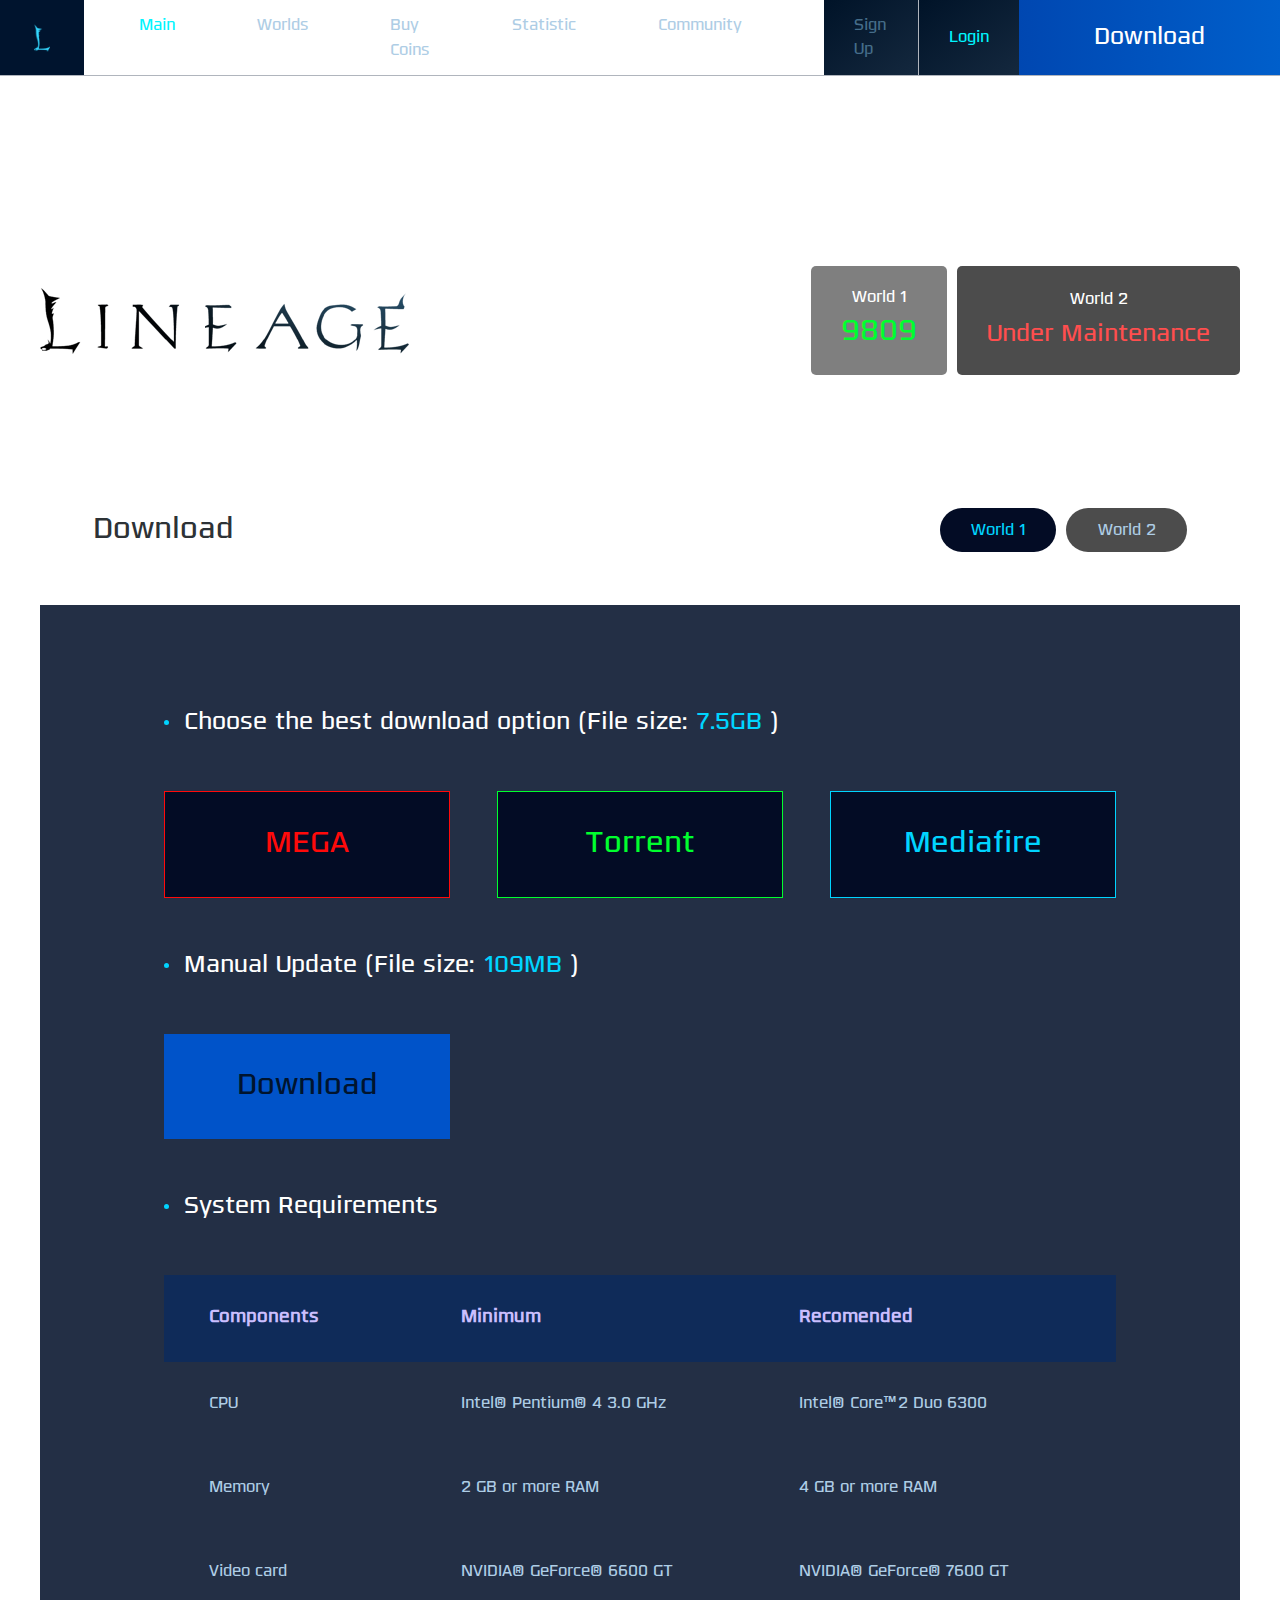
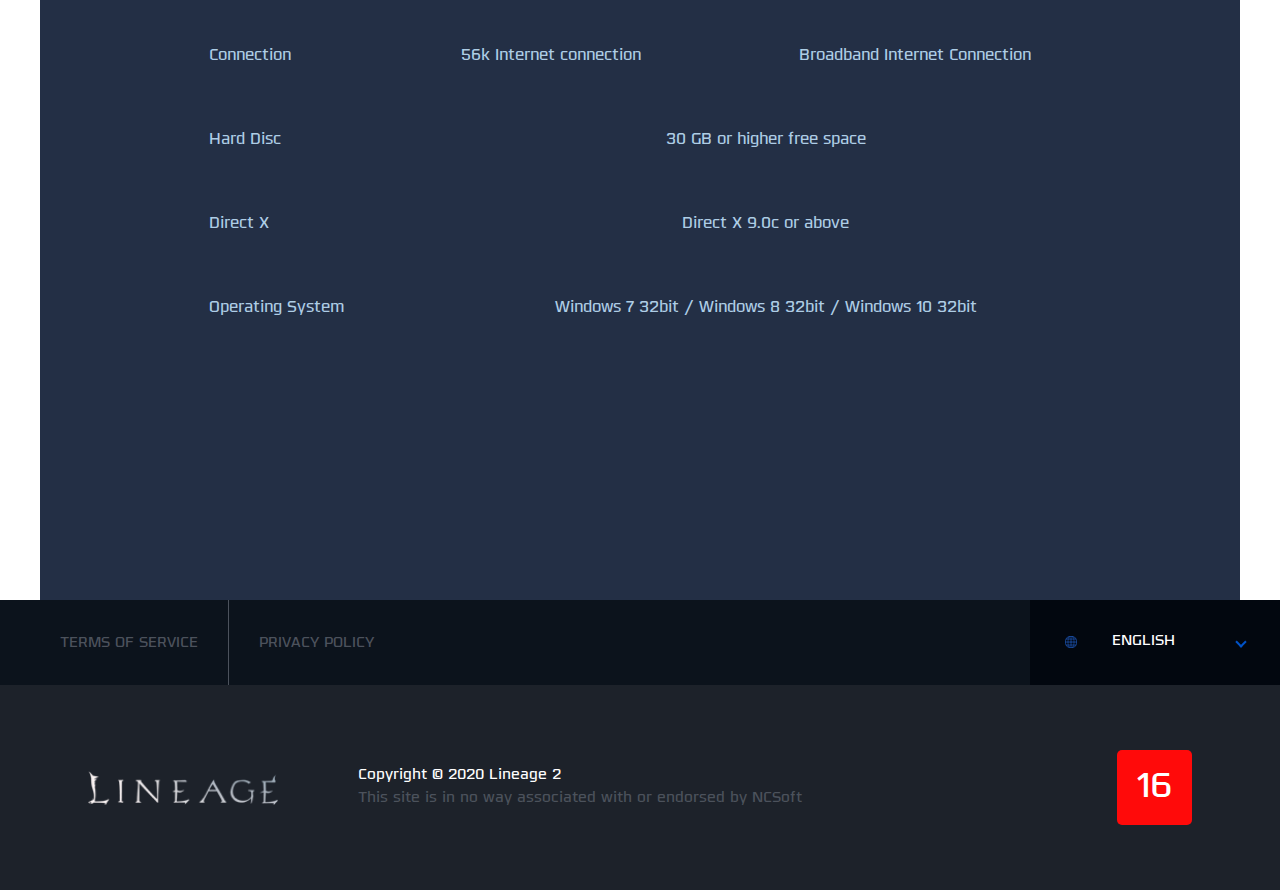
==== download.html @ ba4afed6 "fixed px" ====
<!DOCTYPE html>
<html lang="en">
  <head>
    <meta charset="utf-8">
    <meta name="viewport" content="width=device-width, initial-scale=1.0">
    <meta title="Linage">
    <meta description="Linage layout">
    <link rel="stylesheet" href="static\css\main.css">
    <title>Download</title>
    <link rel="shortcut icon" href="static/img/L.png" type="image/x-icon">
  </head>
  <body>
    <header> <a class="header-logo dark_blue-background" href="/">
        <svg xmlns="http://www.w3.org/2000/svg" xmlns:xlink="http://www.w3.org/1999/xlink" width="20%" height="80%">
          <image x="0px" y="0px" width="100%" height="100%" xlink:href="[data-uri]"></image>
        </svg></a>
      <div class="closed" id="burger"></div>
      <div class="menu" id="menu">
        <nav> 
          <ul> 
            <li> <a class="header-fonts active" href="/">Main</a></li>
            <li> <a class="header-fonts" href="#">Worlds</a></li>
            <li> <a class="header-fonts" href="#">Buy Coins</a></li>
            <li> <a class="header-fonts" href="#">Statistic</a></li>
            <li> <a class="header-fonts" href="#">Community</a></li>
          </ul>
        </nav>
        <div class="actions-bar">
          <ul> 
            <li class="dark_blue-background"> <a class="signUp header-fonts" href="#">Sign Up</a></li>
            <li class="dark_blue-background"> <a class="signUp active header-fonts" href="#">Login</a></li>
            <li> <a class="header-fonts-big" href="download.html" id="download">Download   </a></li>
          </ul>
        </div>
      </div>
    </header>
    <div class="signup-wrapper" id="signUp">
      <div class="signup-content">
        <div class="cross" id="closeLogin"></div>
        <div class="top-bar"><a class="header-fonts active active_entry" href="#" id="getSignUp">Sign Up</a><a class="header-fonts" href="#" id="getLogin">Login</a></div>
        <div class="main-bar form"><a class="social-in" href="#">
            <div class="logo">
              <svg xmlns="http://www.w3.org/2000/svg" xmlns:xlink="http://www.w3.org/1999/xlink" width="50%" height="50%">
                <image x="0px" y="0px" width="100%" height="100%" xlink:href="[data-uri]"></image>
              </svg>
            </div>
            <p class="header-fonts">Sign Up with <span> Facebook </span></p></a><span class="splitter h4-font">or</span>
          <form action="">
            <label for="user"></label>
            <input class="header-fonts" name="User" type="text" placeholder="Username" required autocomplete="on" id="user">
            <label for="pass"></label>
            <input class="header-fonts" name="Password" type="password" placeholder="Password" required autocomplete="on" id="pass">
            <label for="repeat_pass"></label>
            <input class="header-fonts" type="password" placeholder="Confirm password" required autocomplete="on" id="repeat_pass">
            <label for="email"></label>
            <input class="header-fonts" name="E-mail" type="e-mail" placeholder="E-mail" required autocomplete="on" id="email">
            <button class="header-fonts white" type="submit" value="Confirm" id="confirm">Confirm</button>
          </form>
          <p class="mini-fonts">Confirming the register you agree with our </p>
          <p class="mini-fonts"><a href="#"> Terms of Use </a> and <a href="#"> Privacy Poliy </a></p>
        </div>
        <div class="main-bar form">
          <form action="">
            <label for="user"></label>
            <input class="header-fonts" name="User" type="text" placeholder="Username" required autocomplete="on" id="userLogin">
            <label for="pass"></label>
            <input class="header-fonts" name="Password" type="password" placeholder="Password" required autocomplete="on" id="passLogin">
            <button class="header-fonts white" type="submit" value="Confirm">Login</button>
          </form>
        </div>
      </div>
    </div>
    <section class="main">
      <div class="top-section"><img src="static/img/main-logo.png" alt="">
        <div class="world-status-box">
          <div class="world-item"><span class="header-fonts white">World 1</span><span class="green-font">9809</span></div>
          <div class="world-item error"><span class="header-fonts white">World 2</span><span class="error-font">Under Maintenance</span></div>
        </div>
      </div>
      <div class="main-body">
        <div class="download-content" id="downloadContent">
          <div class="top-bar"><span class="green-font">Download</span>
            <ul> 
              <li class="active-download-world" id="downloadW1"><a class="header-fonts" href="#">World 1</a></li>
              <li id="downloadW2"> <a class="header-fonts" href="#">World 2</a></li>
            </ul>
          </div>
          <div class="download-main">
            <div class="options">
              <p class="dotted header-fonts-big">Choose the best download option (File size: <span> 7.5GB </span>)</p>
              <ul class="options-list m50-t-b">
                <li><a class="green-font red p30-t-b" href="#">MEGA</a></li>
                <li><a class="green-font p30-t-b" href="#">Torrent</a></li>
                <li><a class="green-font blue p30-t-b" href="#">Mediafire</a></li>
              </ul>
            </div>
            <div class="manual">
              <p class="dotted header-fonts-big">Manual Update (File size:<span> 109MB </span>)</p><a class="p30-t-b green-font m50-t-b" href="#">Download</a>
            </div>
            <div class="requirements">
              <p class="dotted header-fonts-big">System Requirements</p>
              <table class="requirements-list m50-t-b" cellspacing="0" cellpadding="0">
                <tr>
                  <th class="h4-font">Components</th>
                  <th class="h4-font">Minimum</th>
                  <th class="h4-font">Recomended</th>
                </tr>
                <tr> 
                  <td class="header-fonts">CPU  </td>
                  <td class="header-fonts">Intel® Pentium® 4 3.0 GHz </td>
                  <td class="header-fonts">Intel® Core™2 Duo 6300  </td>
                </tr>
                <tr> 
                  <td class="header-fonts">Memory  </td>
                  <td class="header-fonts">2 GB or more RAM    </td>
                  <td class="header-fonts">4 GB or more RAM </td>
                </tr>
                <tr> 
                  <td class="header-fonts">Video card  </td>
                  <td class="header-fonts">NVIDIA® GeForce® 6600 GT </td>
                  <td class="header-fonts">NVIDIA® GeForce® 7600 GT </td>
                </tr>
                <tr> 
                  <td class="header-fonts">Connection  </td>
                  <td class="header-fonts">56k Internet connection </td>
                  <td class="header-fonts">Broadband Internet Connection </td>
                </tr>
                <tr> 
                  <td class="header-fonts">Hard Disc  </td>
                  <td class="header-fonts table-center" colspan="2">30 GB or higher free space  </td>
                </tr>
                <tr> 
                  <td class="header-fonts">Direct X  </td>
                  <td class="header-fonts table-center" colspan="2">Direct X 9.0c or above </td>
                </tr>
                <tr> 
                  <td class="header-fonts">Operating System  </td>
                  <td class="header-fonts table-center" colspan="2">Windows 7 32bit / Windows 8 32bit / Windows 10 32bit</td>
                </tr>
              </table>
            </div>
          </div>
          <div class="download-main">
            <div class="options">
              <p class="dotted header-fonts-big">Choose the best download option (File size: <span> 7.5GB </span>) 2</p>
              <ul class="options-list m50-t-b">
                <li><a class="green-font red p30-t-b" href="#">MEGA</a></li>
                <li><a class="green-font p30-t-b" href="#">Torrent</a></li>
                <li><a class="green-font blue p30-t-b" href="#">Mediafire</a></li>
              </ul>
            </div>
            <div class="manual">
              <p class="dotted header-fonts-big">Manual Update (File size:<span> 109MB </span>)</p><a class="p30-t-b green-font m50-t-b" href="#">Download</a>
            </div>
            <div class="requirements">
              <p class="dotted header-fonts-big">System Requirements</p>
              <table class="requirements-list m50-t-b" cellspacing="0" cellpadding="0">
                <tr>
                  <th class="h4-font">Components</th>
                  <th class="h4-font">Minimum</th>
                  <th class="h4-font">Recomended</th>
                </tr>
                <tr> 
                  <td class="header-fonts">CPU  </td>
                  <td class="header-fonts">Intel® Pentium® 4 3.0 GHz </td>
                  <td class="header-fonts">Intel® Core™2 Duo 6300  </td>
                </tr>
                <tr> 
                  <td class="header-fonts">Memory  </td>
                  <td class="header-fonts">2 GB or more RAM    </td>
                  <td class="header-fonts">4 GB or more RAM </td>
                </tr>
                <tr> 
                  <td class="header-fonts">Video card  </td>
                  <td class="header-fonts">NVIDIA® GeForce® 6600 GT </td>
                  <td class="header-fonts">NVIDIA® GeForce® 7600 GT </td>
                </tr>
                <tr> 
                  <td class="header-fonts">Connection  </td>
                  <td class="header-fonts">56k Internet connection </td>
                  <td class="header-fonts">Broadband Internet Connection </td>
                </tr>
                <tr> 
                  <td class="header-fonts">Hard Disc  </td>
                  <td class="header-fonts table-center" colspan="2">30 GB or higher free space  </td>
                </tr>
                <tr> 
                  <td class="header-fonts">Direct X  </td>
                  <td class="header-fonts table-center" colspan="2">Direct X 9.0c or above </td>
                </tr>
                <tr> 
                  <td class="header-fonts">Operating System  </td>
                  <td class="header-fonts table-center" colspan="2">Windows 7 32bit / Windows 8 32bit / Windows 10 32bit</td>
                </tr>
              </table>
            </div>
          </div>
        </div>
      </div>
    </section>
    <footer>
      <div class="footer-top">
        <ul class="terms">
          <li> <a class="footer-fonts" href="#">TERMS OF SERVICE</a></li>
          <li> <a class="footer-fonts" href="#">PRIVACY POLICY</a></li>
        </ul>
        <ul class="lang-switcher"> 
          <li> 
            <div class="lang-img">
              <svg xmlns="http://www.w3.org/2000/svg" xmlns:xlink="http://www.w3.org/1999/xlink" width="100%" height="100%">
                <image x="0px" y="0px" width="100%" height="100%" xlink:href="[data-uri]"></image>
              </svg>
            </div><a class="footer-fonts" href="#">ENGLISH</a>
          </li>
          <li> <a class="footer-fonts" href="#">RUSSIAN</a></li>
        </ul>
      </div>
      <div class="footer-bottom">
        <div class="main-logo"><a href="#"><img src="static/img/logo.png" alt=""></a></div>
        <p class="footer-fonts copyright"><span> Copyright © 2020 Lineage 2 </span> This site is in no way associated with or endorsed by NCSoft</p>
        <div class="red-logo">
          <p class="footer-fonts-big">16</p>
        </div>
      </div>
    </footer>
    <script src="static//js//general.js"></script>
    <script src="static//js//download.js"></script>
  </body>
</html>
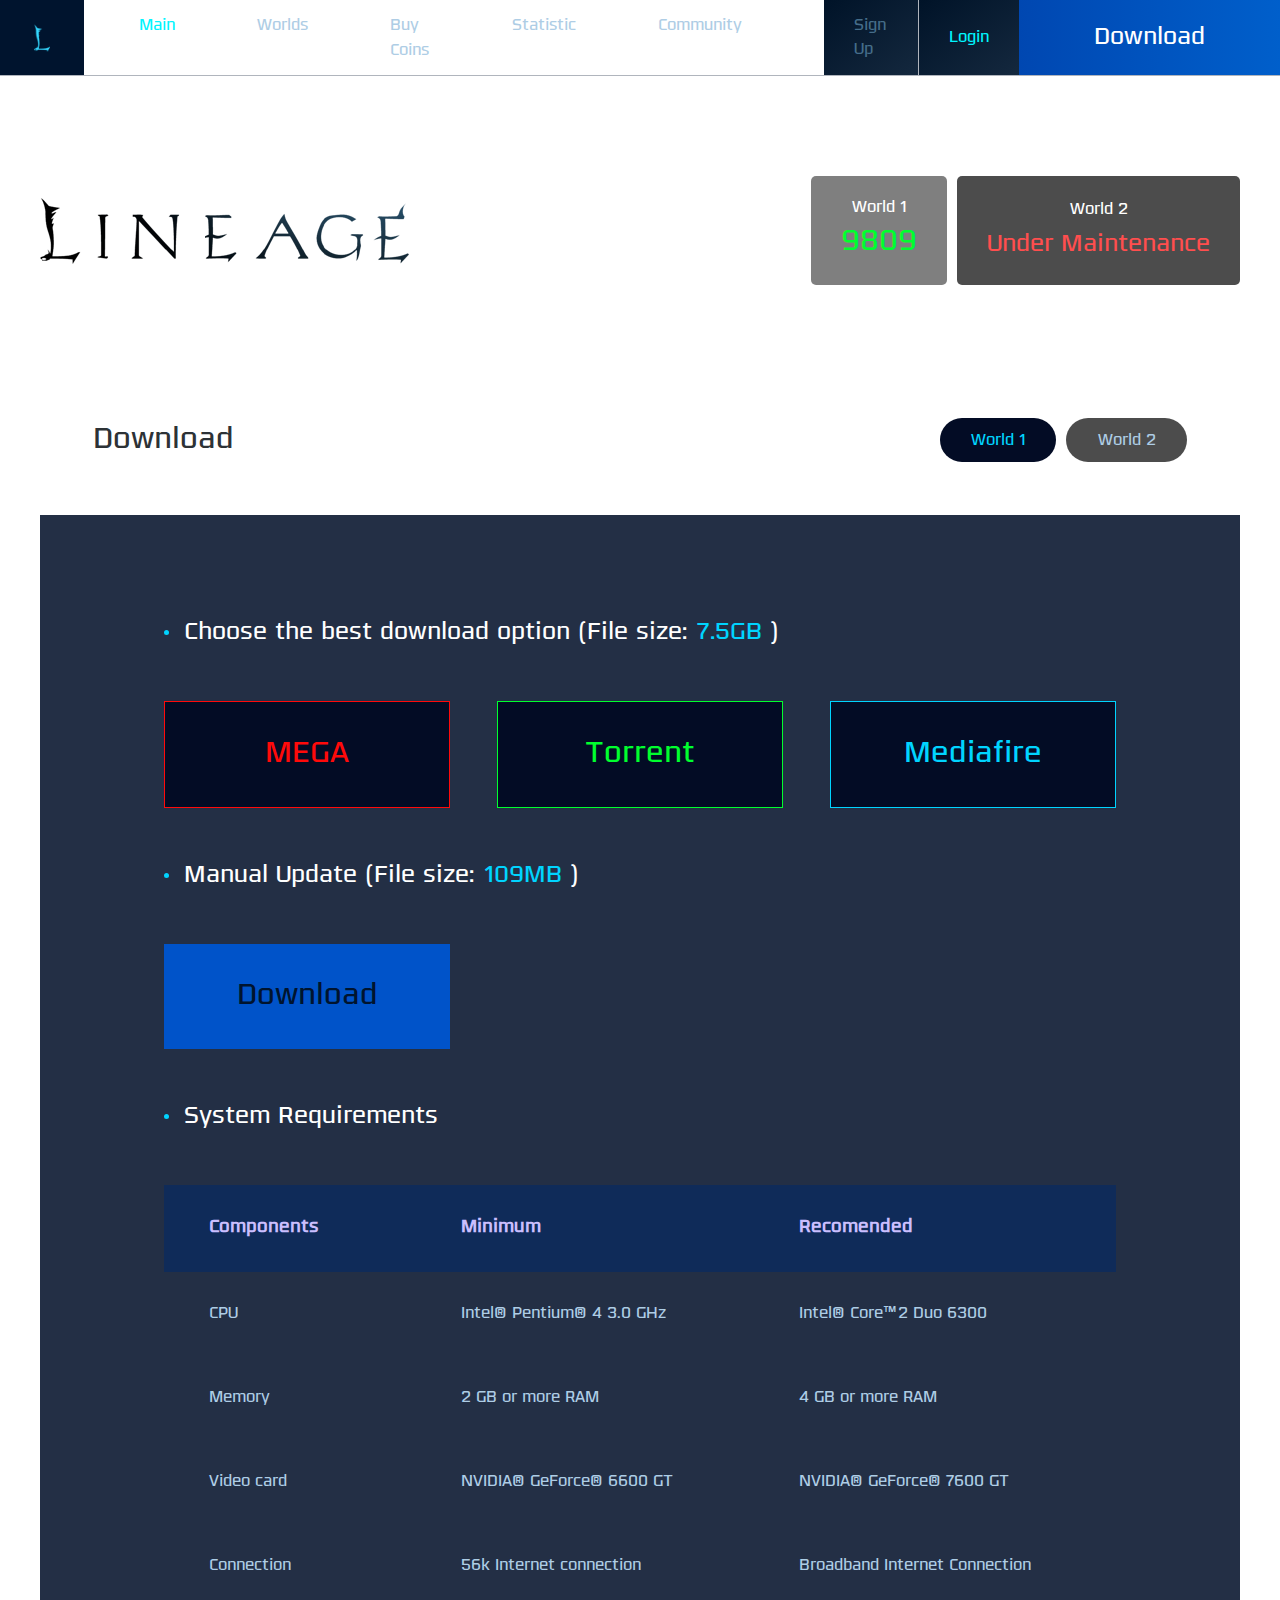
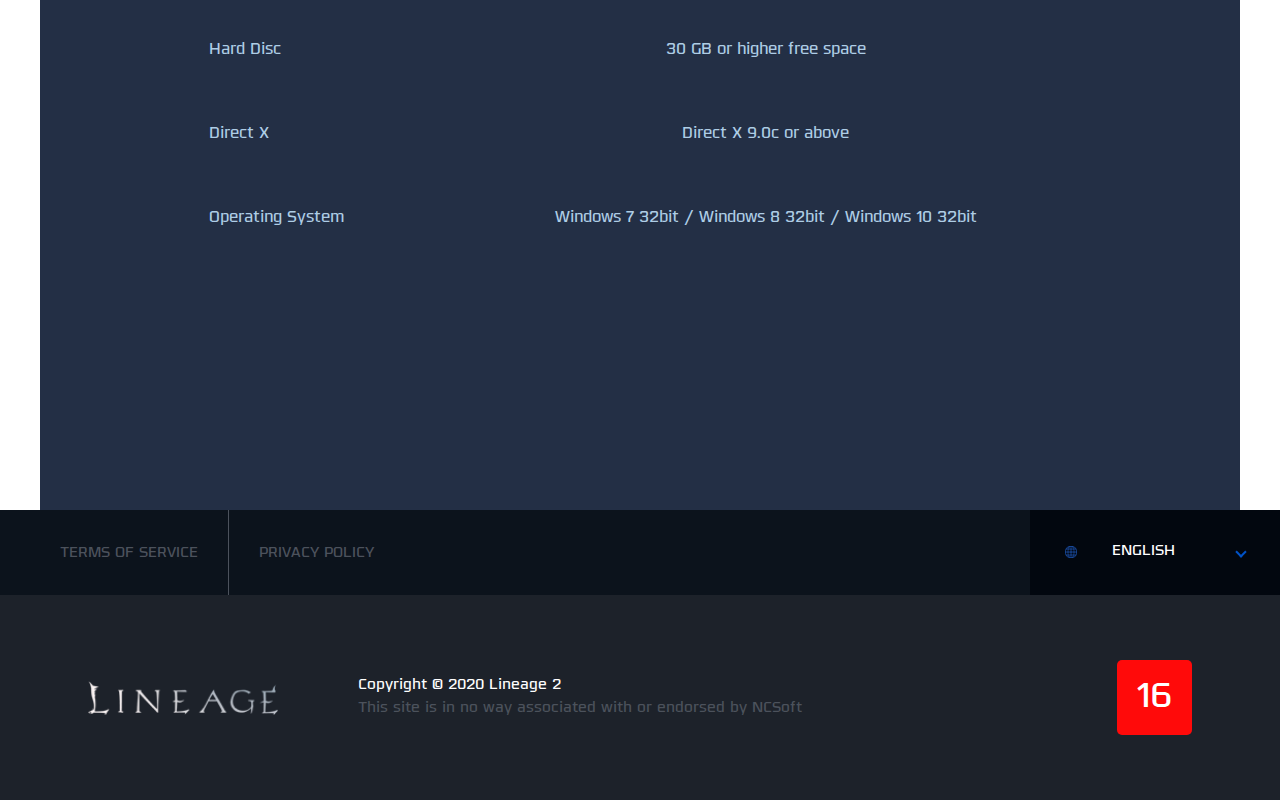
==== commit 93b33290: "adaptiv strike" ====
--- a/download.html
+++ b/download.html
@@ -3,8 +3,8 @@
   <head>
     <meta charset="utf-8">
     <meta name="viewport" content="width=device-width, initial-scale=1.0">
-    <meta title="Linage">
-    <meta description="Linage layout">
+    <meta title="Linage download">
+    <meta description="Linage layout download page">
     <link rel="stylesheet" href="static\css\main.css">
     <title>Download</title>
     <link rel="shortcut icon" href="static/img/L.png" type="image/x-icon">
